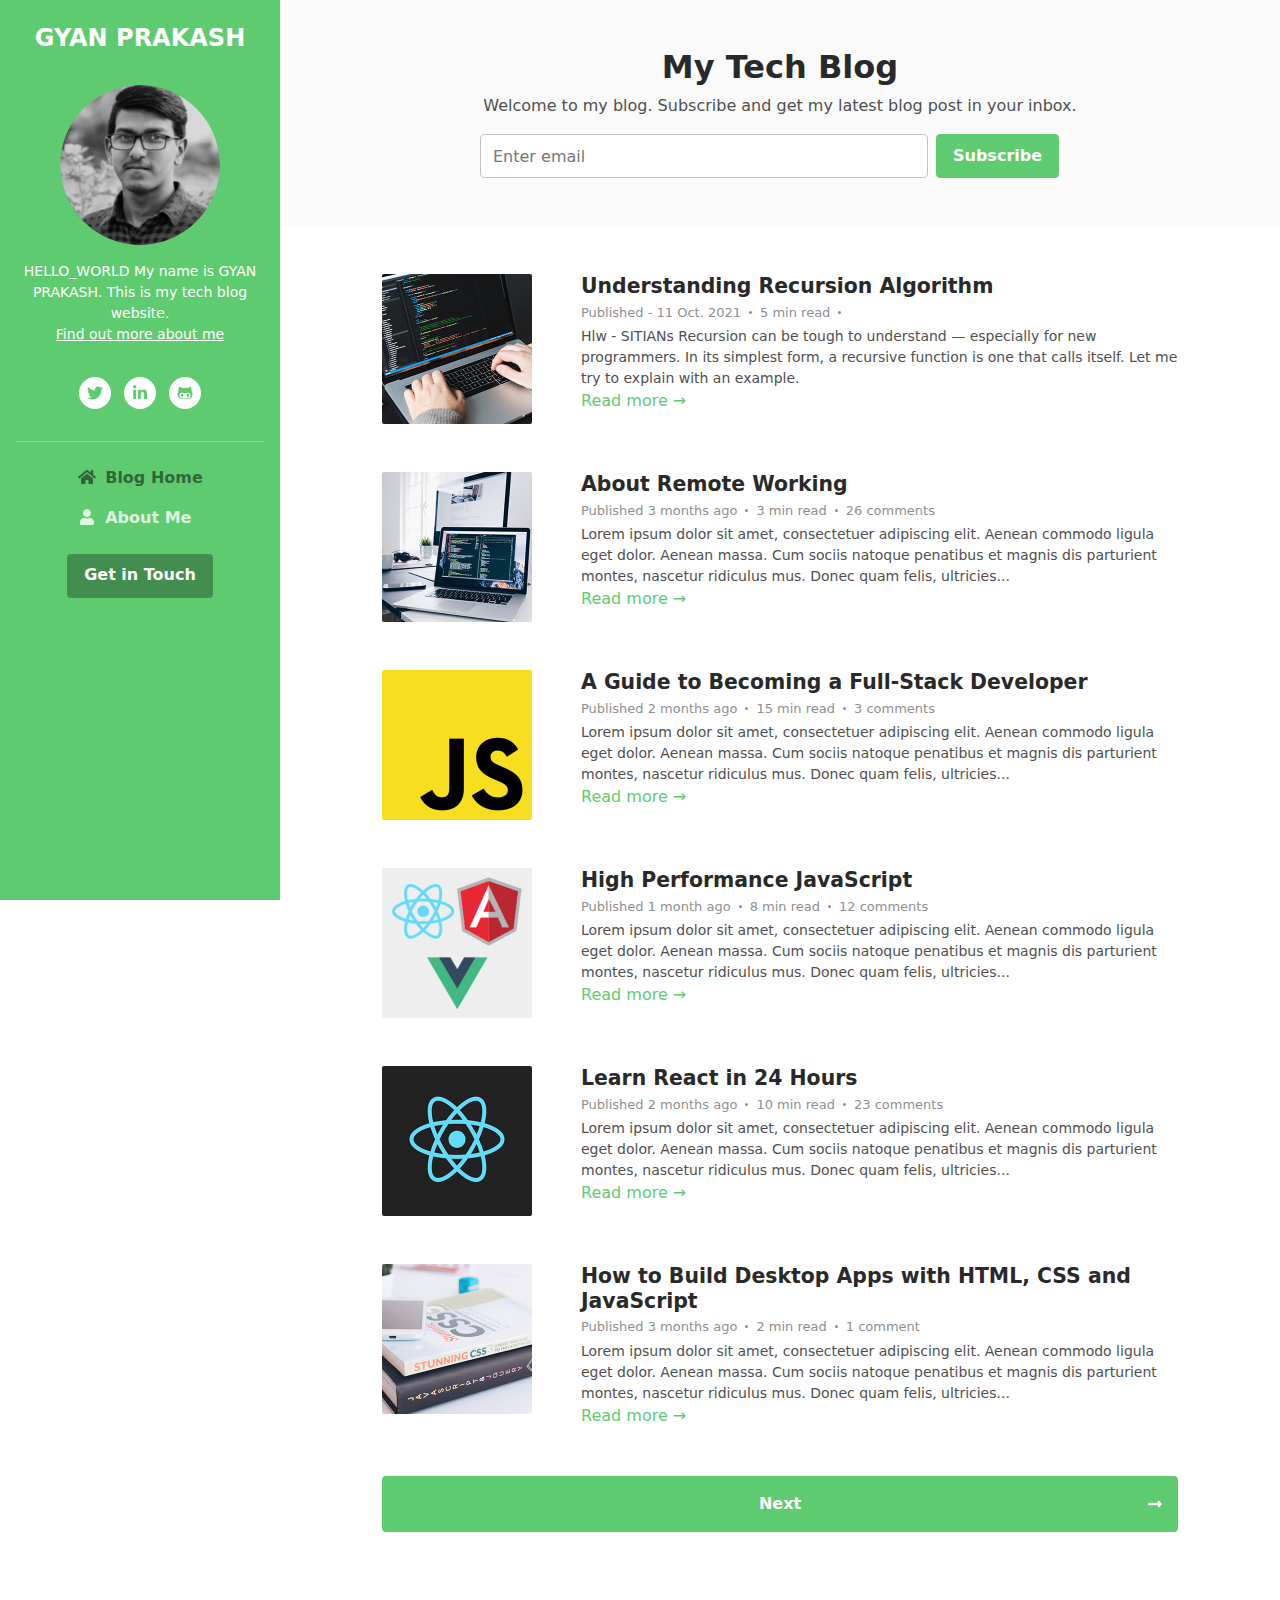
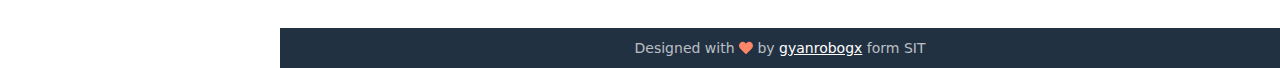
==== index.html @ b8c9dc0f "gixe" ====
<!DOCTYPE html>
<html lang="en"> 
<head>
    <title>TECH-BLOG</title>
    
    <!-- Meta -->
    <meta charset="utf-8">
    <meta http-equiv="X-UA-Compatible" content="IE=edge">
    <meta name="viewport" content="width=device-width, initial-scale=1.0">
    <meta name="description" content="Tech Support">
    <meta name="author" content="GYAN">    
    <link rel="shortcut icon" href="favicon.ico"> 
    
    <!-- FontAwesome JS-->
	<script defer src="assets/fontawesome/js/all.min.js"></script>
    
    <!-- Theme CSS -->  
    <link id="theme-style" rel="stylesheet" href="assets/css/theme-1.css">

</head> 

<body>
    
    <header class="header text-center">	    
	    <h1 class="blog-name pt-lg-4 mb-0"><a class="no-text-decoration" href="index.html">GYAN PRAKASH</a></h1>
        
	    <nav class="navbar navbar-expand-lg navbar-dark" >
           
			<button class="navbar-toggler" type="button" data-bs-toggle="collapse" data-bs-target="#navigation" aria-controls="navigation" aria-expanded="false" aria-label="Toggle navigation">
				<span class="navbar-toggler-icon"></span>
			</button>

			<div id="navigation" class="collapse navbar-collapse flex-column" >
				<div class="profile-section pt-3 pt-lg-0">
				    <img class="profile-image mb-3 rounded-circle mx-auto" src="assets/images/profile.png" alt="image" >			
					
					<div class="bio mb-3">HELLO_WORLD My name is GYAN PRAKASH. This is my tech blog website.<br><a href="http://gyanrobogx.in/">Find out more about me</a></div><!--//bio-->
					<ul class="social-list list-inline py-3 mx-auto">
			            <li class="list-inline-item"><a href="https://twitter.com/Kali_root_zBUGS?s=09"><i class="fab fa-twitter fa-fw"></i></a></li>
			            <li class="list-inline-item"><a href="https://www.linkedin.com/in/gyan-p-a20539202/"><i class="fab fa-linkedin-in fa-fw"></i></a></li>
			            <li class="list-inline-item"><a href="https://github.com/GyanPrakashRaj"><i class="fab fa-github-alt fa-fw"></i></a></li>
			        </ul><!--//social-list-->
			        <hr> 
				</div><!--//profile-section-->
				
				<ul class="navbar-nav flex-column text-start">
					<li class="nav-item">
					    <a class="nav-link active" href="index.html"><i class="fas fa-home fa-fw me-2"></i>Blog Home <span class="sr-only">(current)</span></a>
					</li>
					<li class="nav-item">
					    <a class="nav-link" href="about.html"><i class="fas fa-user fa-fw me-2"></i>About Me</a>
					</li>
				</ul>
				
				<div class="my-2 my-md-3">
				    <a class="btn btn-primary" href="https://api.whatsapp.com/send?phone=+917050945881&text=I'm in love with programming.>xd" target="_blank">Get in Touch</a>
				</div>
			</div>
		</nav>
    </header>
    
    <div class="main-wrapper">
	    
	    <section class="cta-section theme-bg-light py-5">
		    <div class="container text-center single-col-max-width">
			    <h2 class="heading">My Tech Blog</h2>
			    <div class="intro">Welcome to my blog. Subscribe and get my latest blog post in your inbox.</div>
			    <div class="single-form-max-width pt-3 mx-auto">
				    <form class="signup-form row g-2 g-lg-2 align-items-center">
	                    <div class="col-12 col-md-9">
	                        <label class="sr-only" for="semail">Your email</label>
	                        <input type="email" id="semail" name="semail1" class="form-control me-md-1 semail" placeholder="Enter email">
	                    </div>
	                    <div class="col-12 col-md-2">
	                        <button type="submit" class="btn btn-primary">Subscribe</button>
	                    </div>
	                </form><!--//signup-form-->
			    </div><!--//single-form-max-width-->
		    </div><!--//container-->
	    </section>
	    
	    
	    <section class="blog-list px-3 py-5 p-md-5">
		    <div class="container single-col-max-width">
			    <div class="item mb-5">
				    <div class="row g-3 g-xl-0">
					    <div class="col-2 col-xl-3">
					        <img class="img-fluid post-thumb " src="assets/images/blog/blog-post-thumb-1.jpg" alt="image">
					    </div>
					    <div class="col">
						    <h3 class="title mb-1"><a class="text-link" href="blog-post.html">Understanding Recursion Algorithm</a></h3>
						    <div class="meta mb-1"><span class="date">Published - 11 Oct. 2021</span><span class="time">5 min read</span><span class="comment"></span></div>
						    <div class="intro">Hlw - SITIANs Recursion can be tough to understand — especially for new programmers. In its simplest form, a recursive function is one that calls itself. Let me try to explain with an example.</div>
						    <a class="text-link" href="recursion11oct.html">Read more &rarr;</a>
					    </div><!--//col-->
				    </div><!--//row-->
			    </div><!--//item-->
			    <div class="item mb-5">
				    <div class="row g-3 g-xl-0">
					    <div class="col-2 col-xl-3">
					        <img class="img-fluid post-thumb " src="assets/images/blog/blog-post-thumb-2.jpg" alt="image">
					    </div>
					    <div class="col">
						    <h3 class="title mb-1"><a class="text-link" href="blog-post.html">About Remote Working</a></h3>
						    <div class="meta mb-1"><span class="date">Published 3 months ago</span><span class="time">3 min read</span><span class="comment"><a class="text-link" href="#">26 comments</a></span></div>
						    <div class="intro">Lorem ipsum dolor sit amet, consectetuer adipiscing elit. Aenean commodo ligula eget dolor. Aenean massa. Cum sociis natoque penatibus et magnis dis parturient montes, nascetur ridiculus mus. Donec quam felis, ultricies...</div>
						    <a class="text-link" href="blog-post.html">Read more &rarr;</a>
					    </div><!--//col-->
				    </div><!--//row-->
			    </div><!--//item-->
			    
			    <div class="item mb-5">
				    <div class="row g-3 g-xl-0">
					    <div class="col-2 col-xl-3">
					        <img class="img-fluid post-thumb" src="assets/images/blog/blog-post-thumb-3.jpg" alt="image">
					    </div>
					    <div class="col">
						    <h3 class="title mb-1"><a class="text-link" href="blog-post.html">A Guide to Becoming a Full-Stack Developer</a></h3>
						    <div class="meta mb-1"><span class="date">Published 2 months ago</span><span class="time">15 min read</span><span class="comment"><a class="text-link" href="#">3 comments</a></span></div>
						    <div class="intro">Lorem ipsum dolor sit amet, consectetuer adipiscing elit. Aenean commodo ligula eget dolor. Aenean massa. Cum sociis natoque penatibus et magnis dis parturient montes, nascetur ridiculus mus. Donec quam felis, ultricies...</div>
						    <a class="text-link" href="blog-post.html">Read more &rarr;</a>
					    </div><!--//col-->
				    </div><!--//row-->
			    </div><!--//item-->
			    
			    <div class="item mb-5">
				    <div class="row g-3 g-xl-0">
					    <div class="col-2 col-xl-3">
					        <img class="img-fluid post-thumb" src="assets/images/blog/blog-post-thumb-4.jpg" alt="image">
					    </div>
					    <div class="col">
						    <h3 class="title mb-1"><a class="text-link" href="blog-post.html">High Performance JavaScript</a></h3>
						    <div class="meta mb-1"><span class="date">Published 1 month ago</span><span class="time">8 min read</span><span class="comment"><a class="text-link" href="#">12 comments</a></span></div>
						    <div class="intro">Lorem ipsum dolor sit amet, consectetuer adipiscing elit. Aenean commodo ligula eget dolor. Aenean massa. Cum sociis natoque penatibus et magnis dis parturient montes, nascetur ridiculus mus. Donec quam felis, ultricies...</div>
						    <a class="text-link" href="blog-post.html">Read more &rarr;</a>
					    </div><!--//col-->
				    </div><!--//row-->
			    </div><!--//item-->
			    
			    
			    <div class="item mb-5">
				    <div class="row g-3 g-xl-0">
					    <div class="col-2 col-xl-3">
					        <img class="img-fluid post-thumb" src="assets/images/blog/blog-post-thumb-5.jpg" alt="image">
					    </div>
					    <div class="col">
						    <h3 class="title mb-1"><a class="text-link" href="blog-post.html">Learn React in 24 Hours</a></h3>
						    <div class="meta mb-1"><span class="date">Published 2 months ago</span><span class="time">10 min read</span><span class="comment"><a class="text-link" href="#">23 comments</a></span></div>
						    <div class="intro">Lorem ipsum dolor sit amet, consectetuer adipiscing elit. Aenean commodo ligula eget dolor. Aenean massa. Cum sociis natoque penatibus et magnis dis parturient montes, nascetur ridiculus mus. Donec quam felis, ultricies...</div>
						    <a class="text-link" href="blog-post.html">Read more &rarr;</a>
					    </div><!--//col-->
				    </div><!--//row-->
			    </div><!--//item-->
			    
			    <div class="item">
				    <div class="row g-3 g-xl-0">
					    <div class="col-2 col-xl-3">
					        <img class="img-fluid post-thumb" src="assets/images/blog/blog-post-thumb-6.jpg" alt="image">
					    </div>
					    <div class="col">
						    <h3 class="title mb-1"><a class="text-link" href="blog-post.html">How to Build Desktop Apps with HTML, CSS and JavaScript</a></h3>
						    <div class="meta mb-1"><span class="date">Published 3 months ago</span><span class="time">2 min read</span><span class="comment"><a class="text-link" href="#">1 comment</a></span></div>
						    <div class="intro">Lorem ipsum dolor sit amet, consectetuer adipiscing elit. Aenean commodo ligula eget dolor. Aenean massa. Cum sociis natoque penatibus et magnis dis parturient montes, nascetur ridiculus mus. Donec quam felis, ultricies...</div>
						    <a class="text-link" href="blog-post.html">Read more &rarr;</a>
					    </div><!--//col-->
				    </div><!--//row-->
			    </div><!--//item-->
			    
			    <nav class="blog-nav nav nav-justified my-5">
				  <a class="nav-link-prev nav-item nav-link d-none rounded-left" href="#">Previous<i class="arrow-prev fas fa-long-arrow-alt-left"></i></a>
				  <a class="nav-link-next nav-item nav-link rounded" href="#">Next<i class="arrow-next fas fa-long-arrow-alt-right"></i></a>
				</nav>
				
		    </div>
	    </section>
	    
	    <footer class="footer text-center py-2 theme-bg-dark">
			<small class="copyright">Designed with <i class="fas fa-heart" style="color: #fb866a;"></i> by <a href="https://www.linkedin.com/in/gyan-p-a20539202/" target="_blank">gyanrobogx</a> form SIT</small>
	    </footer>
    
    </div><!--//main-wrapper-->

       
    <!-- Javascript -->          
    <script src="assets/plugins/popper.min.js"></script> 
    <script src="assets/plugins/bootstrap/js/bootstrap.min.js"></script> 

    

</body>
</html>
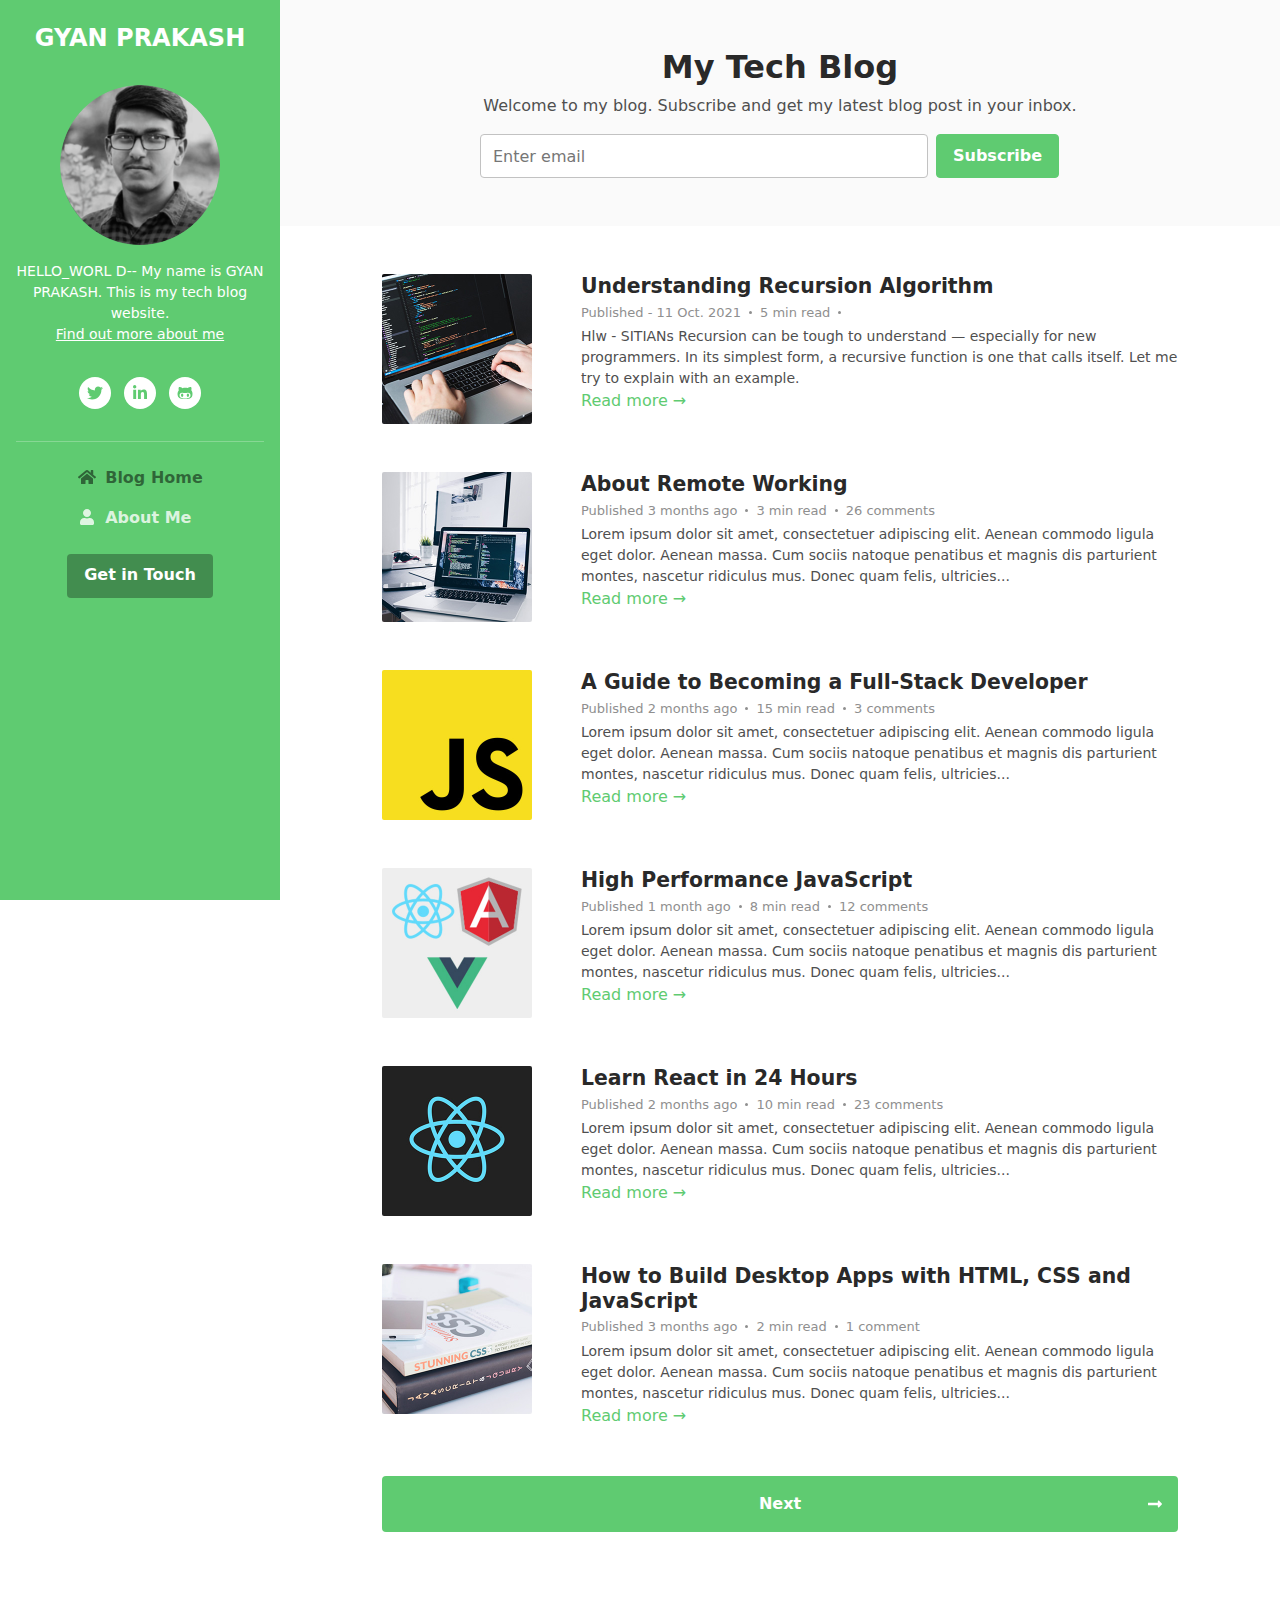
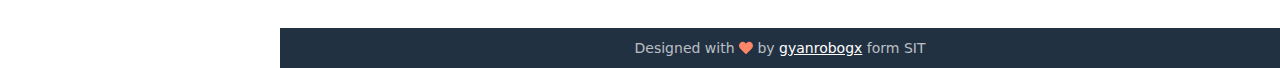
==== commit ad007b9a: "bug" ====
--- a/index.html
+++ b/index.html
@@ -34,7 +34,7 @@
 				<div class="profile-section pt-3 pt-lg-0">
 				    <img class="profile-image mb-3 rounded-circle mx-auto" src="assets/images/profile.png" alt="image" >			
 					
-					<div class="bio mb-3">HELLO_WORLD My name is GYAN PRAKASH. This is my tech blog website.<br><a href="http://gyanrobogx.in/">Find out more about me</a></div><!--//bio-->
+					<div class="bio mb-3">HELLO_WORL D-- My name is GYAN PRAKASH. This is my tech blog website.<br><a href="http://gyanrobogx.in/">Find out more about me</a></div><!--//bio-->
 					<ul class="social-list list-inline py-3 mx-auto">
 			            <li class="list-inline-item"><a href="https://twitter.com/Kali_root_zBUGS?s=09"><i class="fab fa-twitter fa-fw"></i></a></li>
 			            <li class="list-inline-item"><a href="https://www.linkedin.com/in/gyan-p-a20539202/"><i class="fab fa-linkedin-in fa-fw"></i></a></li>
@@ -88,7 +88,7 @@
 					        <img class="img-fluid post-thumb " src="assets/images/blog/blog-post-thumb-1.jpg" alt="image">
 					    </div>
 					    <div class="col">
-						    <h3 class="title mb-1"><a class="text-link" href="blog-post.html">Understanding Recursion Algorithm</a></h3>
+						    <h3 class="title mb-1"><a class="text-link" href="recursion11oct.html">Understanding Recursion Algorithm</a></h3>
 						    <div class="meta mb-1"><span class="date">Published - 11 Oct. 2021</span><span class="time">5 min read</span><span class="comment"></span></div>
 						    <div class="intro">Hlw - SITIANs Recursion can be tough to understand — especially for new programmers. In its simplest form, a recursive function is one that calls itself. Let me try to explain with an example.</div>
 						    <a class="text-link" href="recursion11oct.html">Read more &rarr;</a>
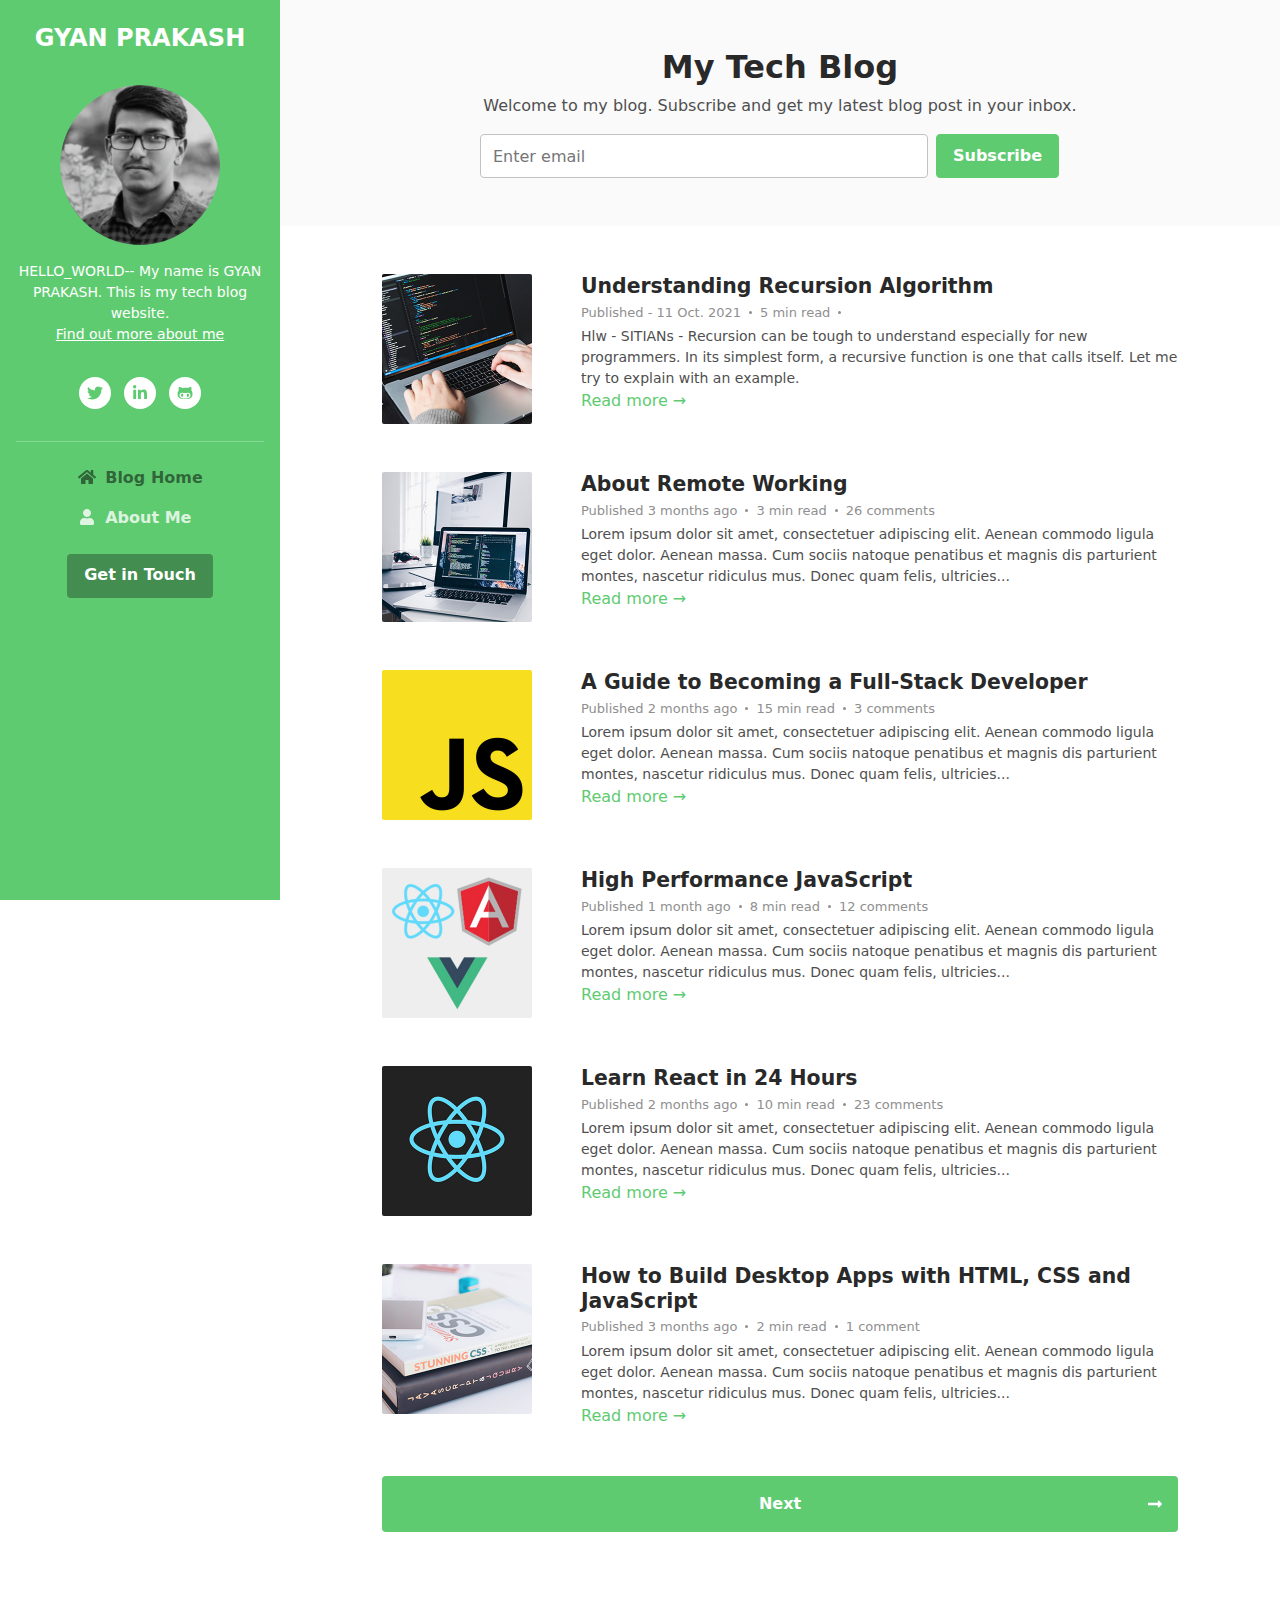
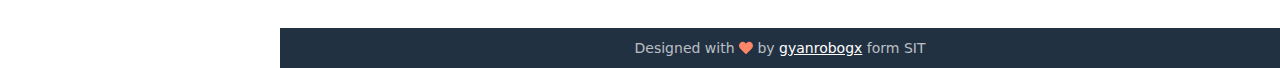
==== commit 3460bfbf: "bits" ====
--- a/index.html
+++ b/index.html
@@ -34,7 +34,7 @@
 				<div class="profile-section pt-3 pt-lg-0">
 				    <img class="profile-image mb-3 rounded-circle mx-auto" src="assets/images/profile.png" alt="image" >			
 					
-					<div class="bio mb-3">HELLO_WORL D-- My name is GYAN PRAKASH. This is my tech blog website.<br><a href="http://gyanrobogx.in/">Find out more about me</a></div><!--//bio-->
+					<div class="bio mb-3">HELLO_WORLD-- My name is GYAN PRAKASH. This is my tech blog website.<br><a href="http://gyanrobogx.in/">Find out more about me</a></div><!--//bio-->
 					<ul class="social-list list-inline py-3 mx-auto">
 			            <li class="list-inline-item"><a href="https://twitter.com/Kali_root_zBUGS?s=09"><i class="fab fa-twitter fa-fw"></i></a></li>
 			            <li class="list-inline-item"><a href="https://www.linkedin.com/in/gyan-p-a20539202/"><i class="fab fa-linkedin-in fa-fw"></i></a></li>
@@ -90,7 +90,7 @@
 					    <div class="col">
 						    <h3 class="title mb-1"><a class="text-link" href="recursion11oct.html">Understanding Recursion Algorithm</a></h3>
 						    <div class="meta mb-1"><span class="date">Published - 11 Oct. 2021</span><span class="time">5 min read</span><span class="comment"></span></div>
-						    <div class="intro">Hlw - SITIANs Recursion can be tough to understand — especially for new programmers. In its simplest form, a recursive function is one that calls itself. Let me try to explain with an example.</div>
+						    <div class="intro">Hlw - SITIANs - Recursion can be tough to understand especially for new programmers. In its simplest form, a recursive function is one that calls itself. Let me try to explain with an example.</div>
 						    <a class="text-link" href="recursion11oct.html">Read more &rarr;</a>
 					    </div><!--//col-->
 				    </div><!--//row-->
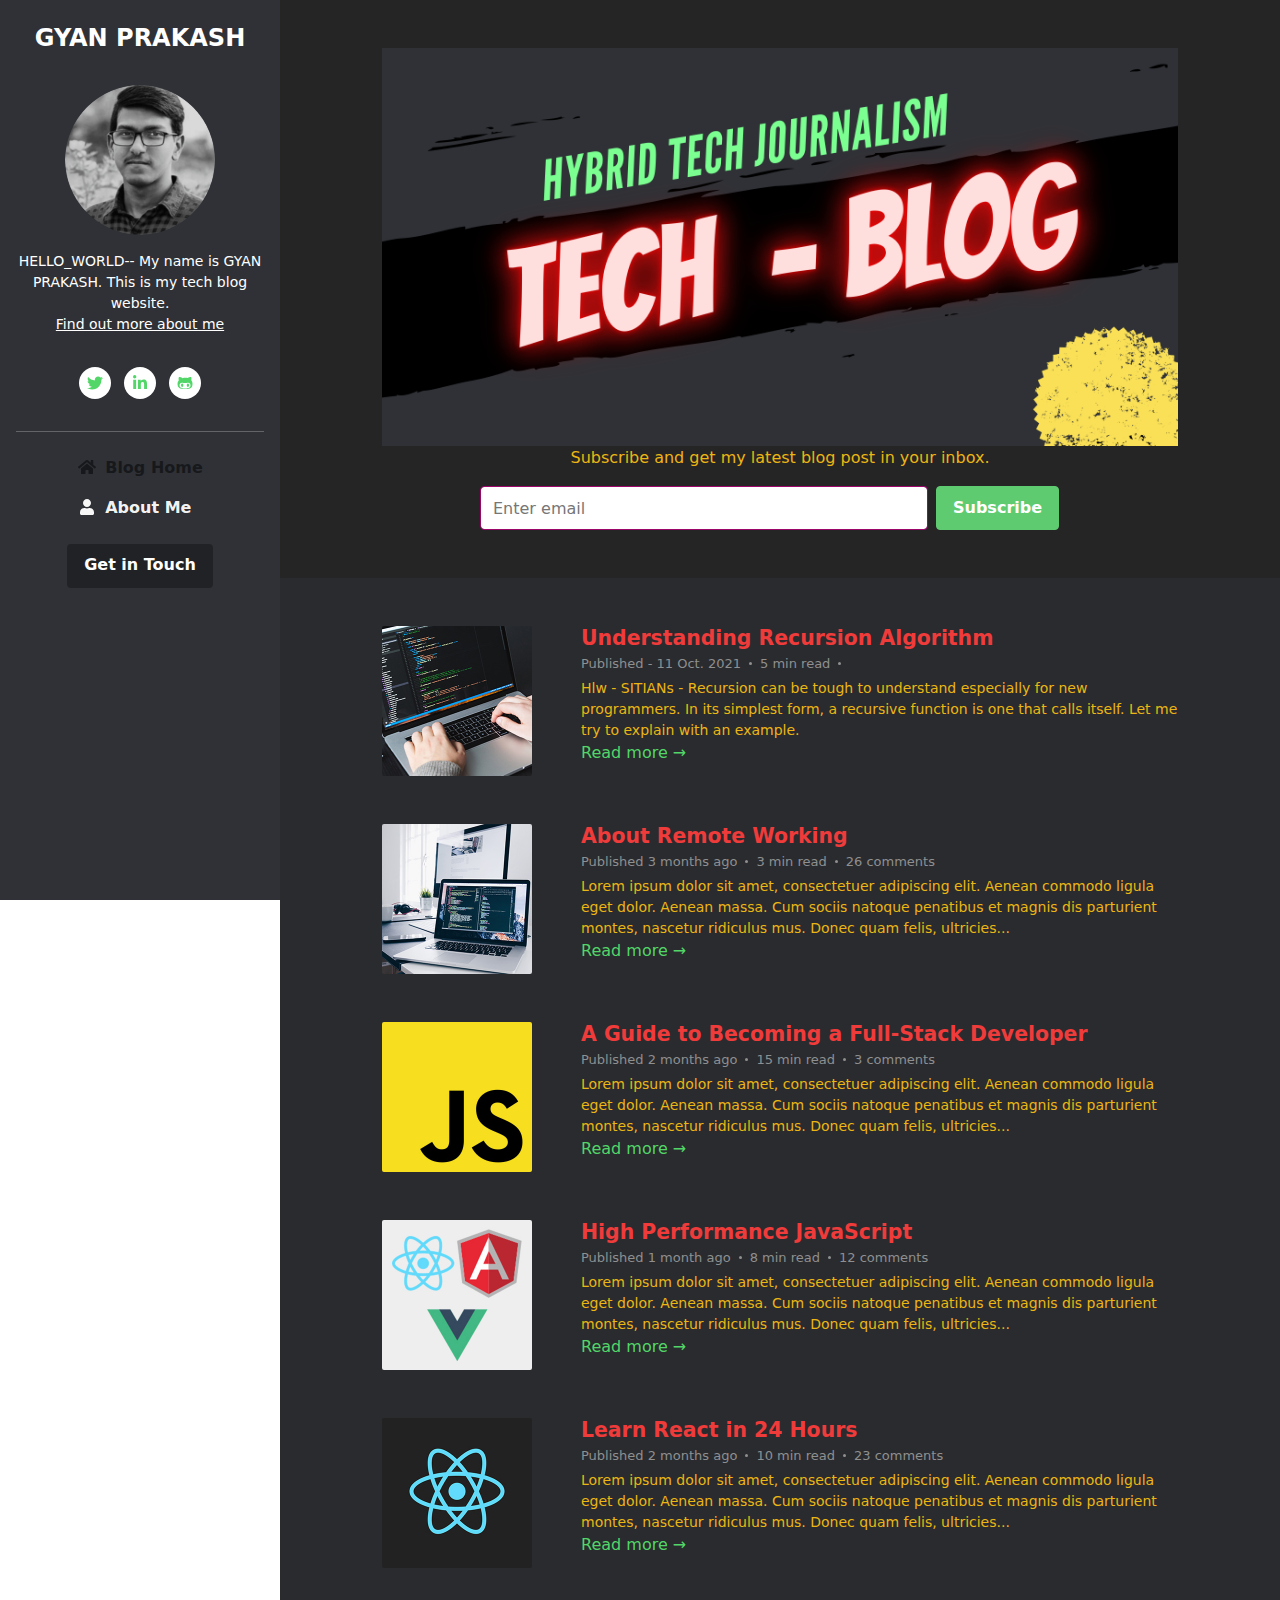
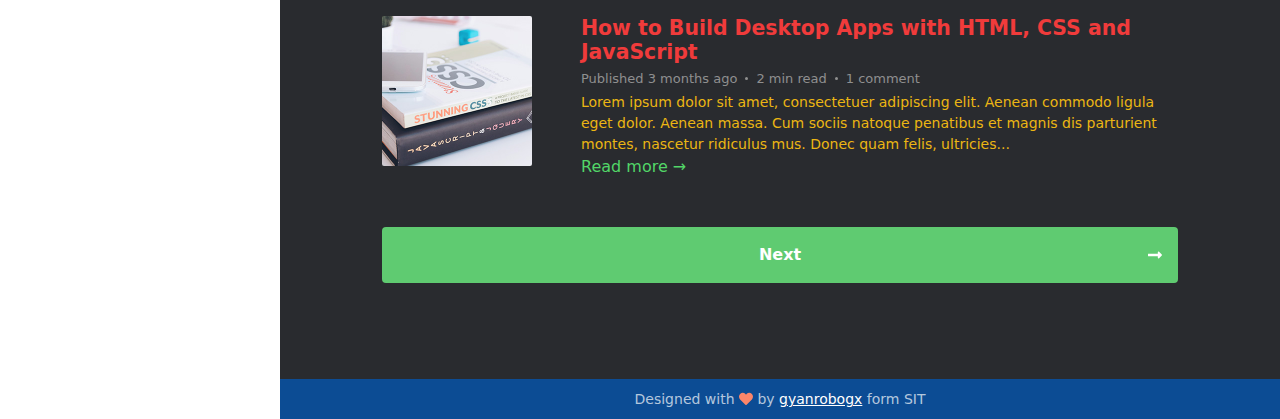
==== commit f7147577: "slash" ====
--- a/index.html
+++ b/index.html
@@ -63,8 +63,8 @@
 	    
 	    <section class="cta-section theme-bg-light py-5">
 		    <div class="container text-center single-col-max-width">
-			    <h2 class="heading">My Tech Blog</h2>
-			    <div class="intro">Welcome to my blog. Subscribe and get my latest blog post in your inbox.</div>
+				<img class="img-fluid" src="assets/images/banner.png" alt="image"></a>
+			    <div class="intro">Subscribe and get my latest blog post in your inbox.</div>
 			    <div class="single-form-max-width pt-3 mx-auto">
 				    <form class="signup-form row g-2 g-lg-2 align-items-center">
 	                    <div class="col-12 col-md-9">
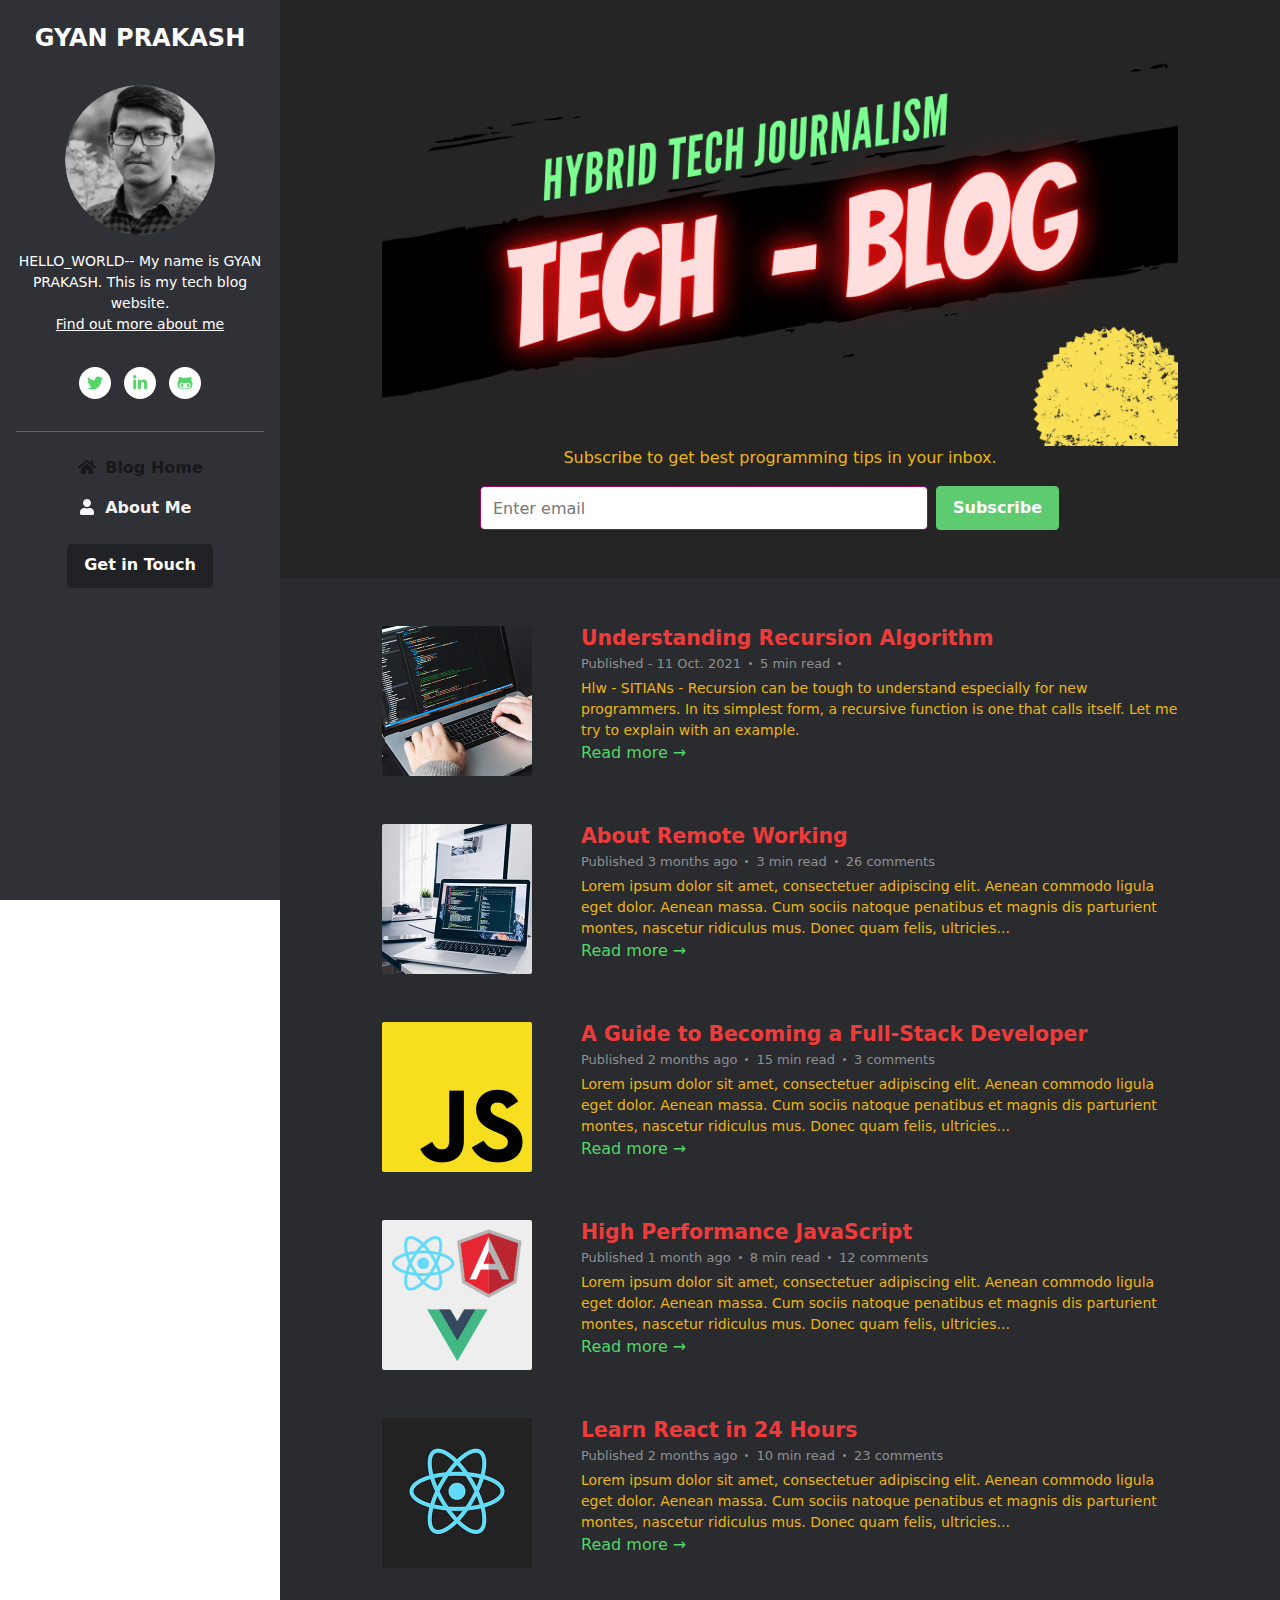
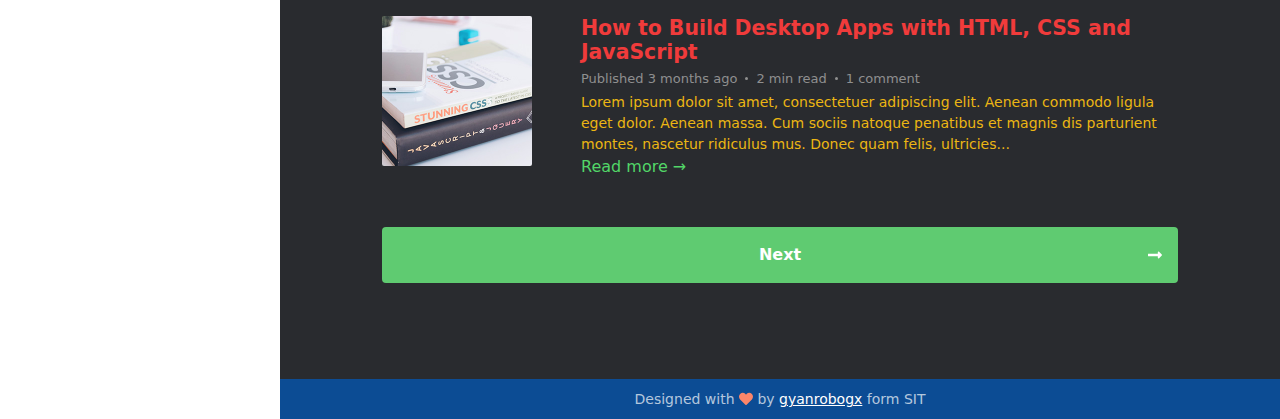
==== commit e13b3490: "bunchikkibum" ====
--- a/index.html
+++ b/index.html
@@ -64,8 +64,8 @@
 	    <section class="cta-section theme-bg-light py-5">
 		    <div class="container text-center single-col-max-width">
 				<img class="img-fluid" src="assets/images/banner.png" alt="image"></a>
-			    <div class="intro">Subscribe and get my latest blog post in your inbox.</div>
-			    <div class="single-form-max-width pt-3 mx-auto">
+			    <div class="intro">Subscribe to get best programming tips in your inbox.</div>
+			    <div class="single-form-max-width pt-3 mx-auto"> 
 				    <form class="signup-form row g-2 g-lg-2 align-items-center">
 	                    <div class="col-12 col-md-9">
 	                        <label class="sr-only" for="semail">Your email</label>
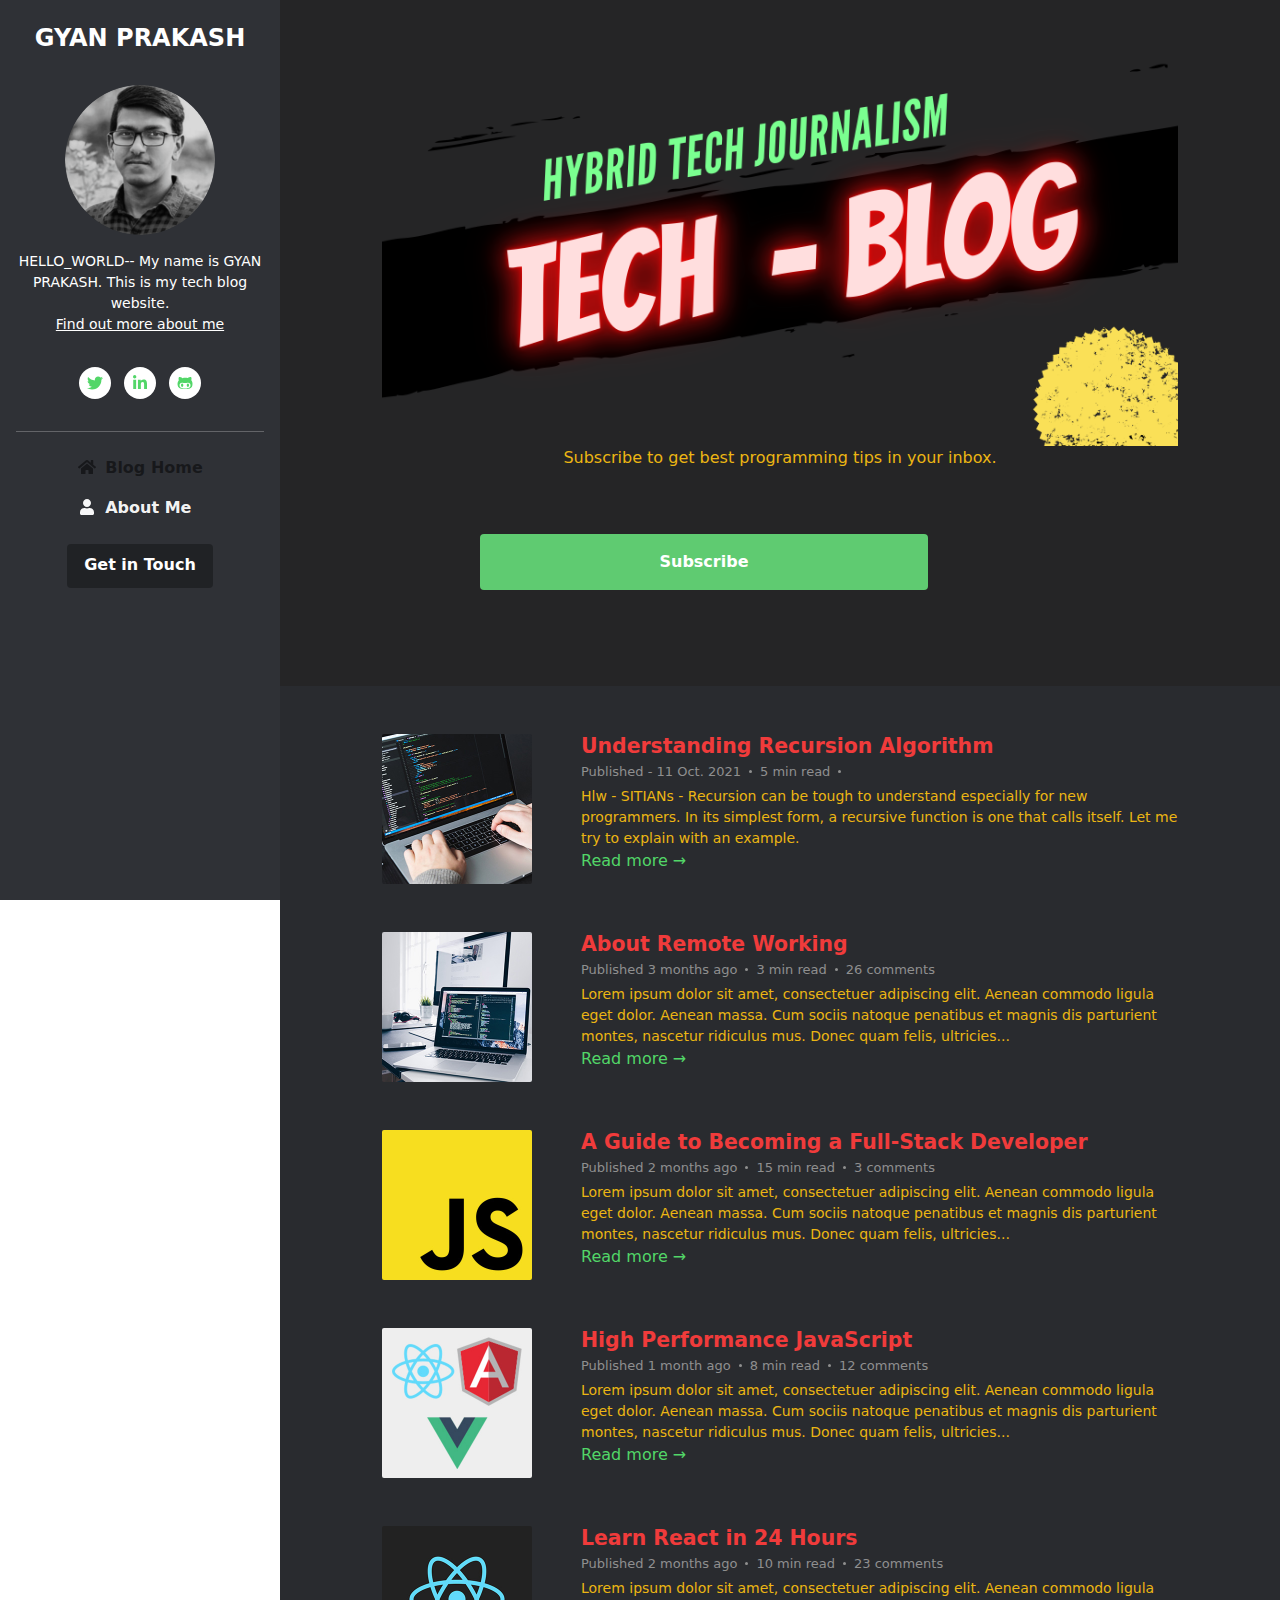
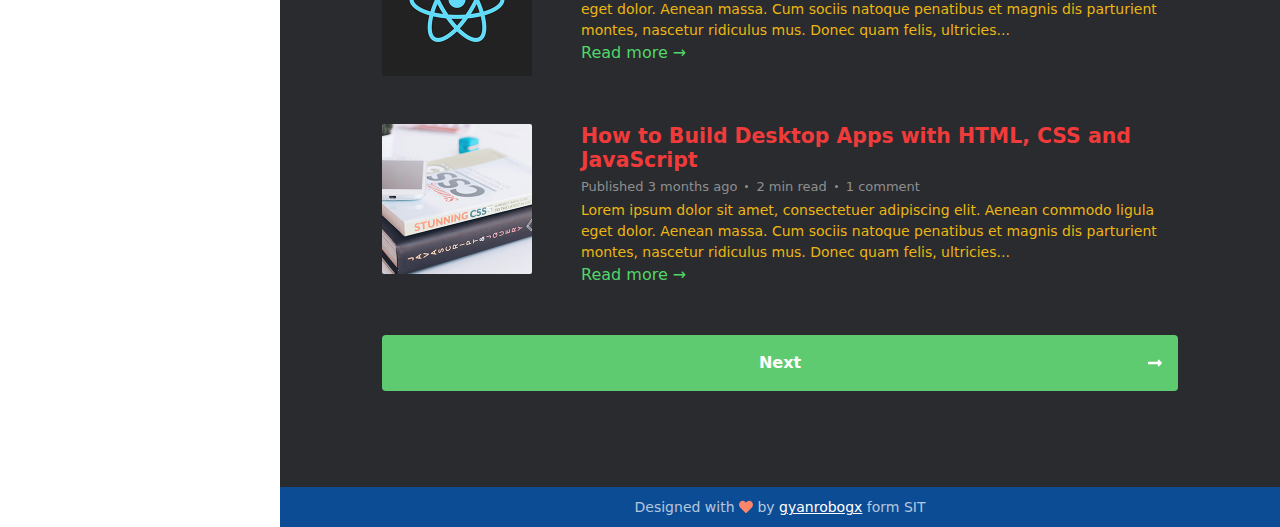
==== commit 7e90f55b: "chikkibumchikkibum" ====
--- a/index.html
+++ b/index.html
@@ -68,12 +68,15 @@
 			    <div class="single-form-max-width pt-3 mx-auto"> 
 				    <form class="signup-form row g-2 g-lg-2 align-items-center">
 	                    <div class="col-12 col-md-9">
-	                        <label class="sr-only" for="semail">Your email</label>
+	                        <!--<label class="sr-only" for="semail">Your email</label>
 	                        <input type="email" id="semail" name="semail1" class="form-control me-md-1 semail" placeholder="Enter email">
-	                    </div>
-	                    <div class="col-12 col-md-2">
-	                        <button type="submit" class="btn btn-primary">Subscribe</button>
-	                    </div>
+	                    </div>-->
+						<nav class="blog-nav nav nav-justified my-5">
+							<a class="nav-link-next nav-item nav-link rounded" href="https://docs.google.com/forms/d/e/1FAIpQLSc9H0ZtF4WVgP8-lg8HToXyl6M5GOY3F7iSKYQ61GXTvd4bpQ/viewform">Subscribe<i class="arrow-next"></i></a>
+						  </nav>
+	                    <!--<div class="col-12 col-md-2">
+	                        <button type="submit" align-items-center herf="https://docs.google.com/forms/d/e/1FAIpQLSc9H0ZtF4WVgP8-lg8HToXyl6M5GOY3F7iSKYQ61GXTvd4bpQ/viewform" class="btn btn-primary">Subscribe</button>
+	                    </div>-->
 	                </form><!--//signup-form-->
 			    </div><!--//single-form-max-width-->
 		    </div><!--//container-->
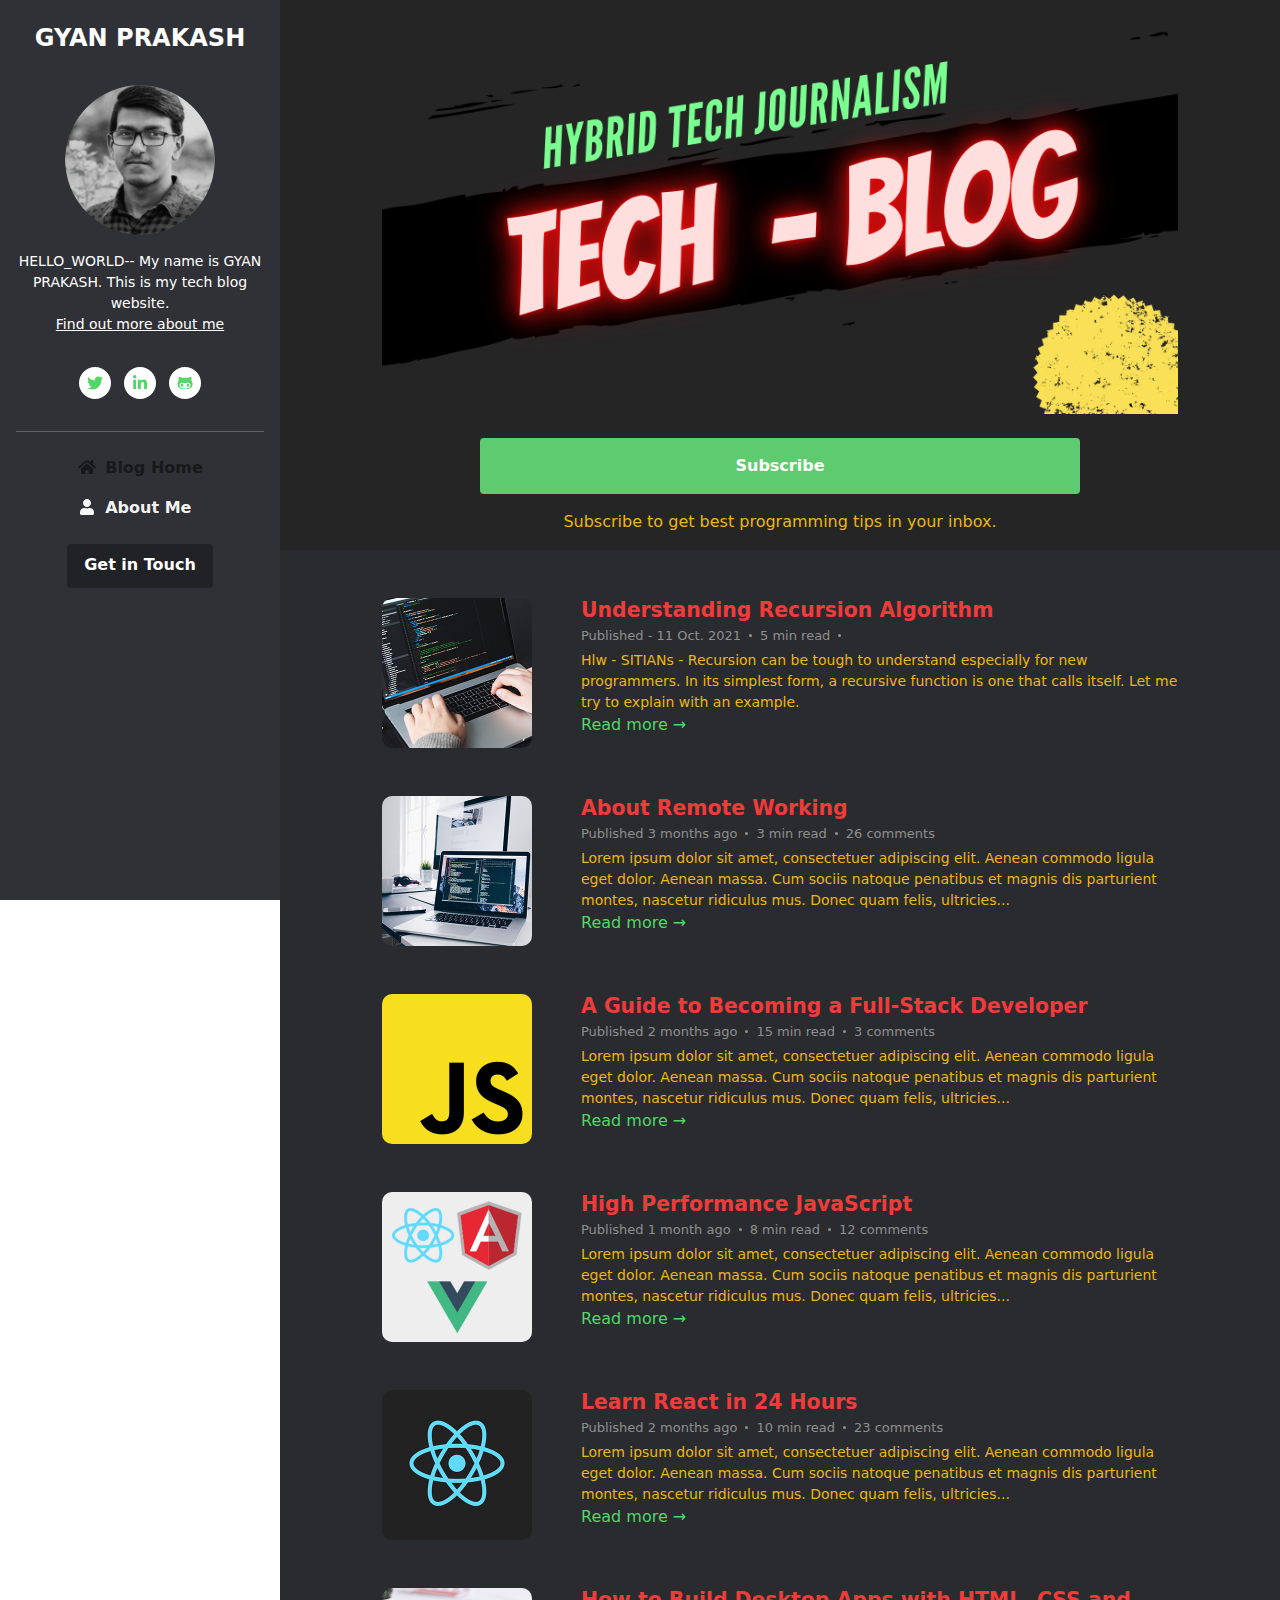
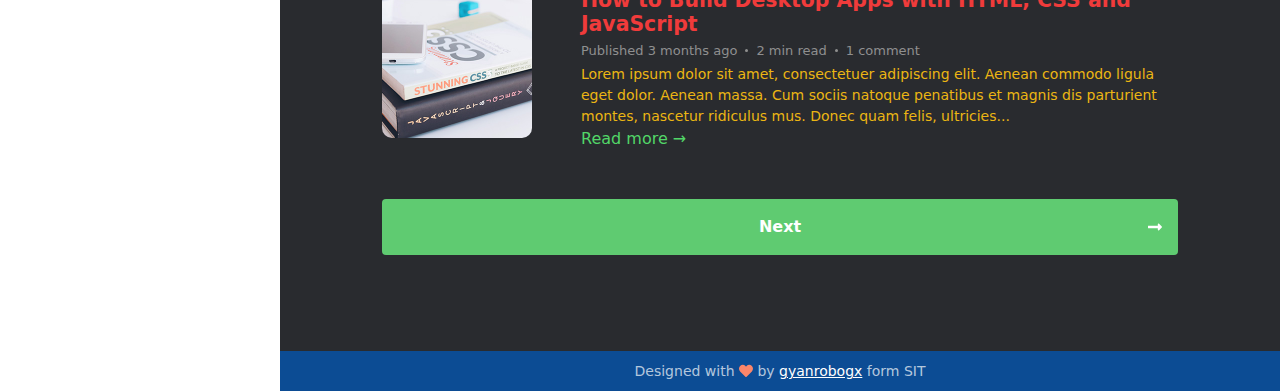
==== commit 7a4dde9d: "align" ====
--- a/index.html
+++ b/index.html
@@ -61,19 +61,22 @@
     
     <div class="main-wrapper">
 	    
-	    <section class="cta-section theme-bg-light py-5">
+	    <section class="cta-section theme-bg-light py-3">
 		    <div class="container text-center single-col-max-width">
 				<img class="img-fluid" src="assets/images/banner.png" alt="image"></a>
-			    <div class="intro">Subscribe to get best programming tips in your inbox.</div>
-			    <div class="single-form-max-width pt-3 mx-auto"> 
-				    <form class="signup-form row g-2 g-lg-2 align-items-center">
-	                    <div class="col-12 col-md-9">
+			    <div class="single-form-max-width pt-2 mx-auto">
+					<nav class="blog-nav nav nav-justified my-3 align-items-center">
+						<a class="nav-link-next nav-item nav-link rounded" href="https://docs.google.com/forms/d/e/1FAIpQLSc9H0ZtF4WVgP8-lg8HToXyl6M5GOY3F7iSKYQ61GXTvd4bpQ/viewform">Subscribe<i class="arrow-next"></i></a>
+					  </nav>
+				<div class="heal">Subscribe to get best programming tips in your inbox.</div>
+				    <!--<form class="signup-form row g-2 g-lg-2 align-items-center">-->
+	                    <!--<div class="col-12 col-md-9">-->
 	                        <!--<label class="sr-only" for="semail">Your email</label>
 	                        <input type="email" id="semail" name="semail1" class="form-control me-md-1 semail" placeholder="Enter email">
 	                    </div>-->
-						<nav class="blog-nav nav nav-justified my-5">
+						<!--<nav class="blog-nav nav nav-justified my-5 align-items-center">
 							<a class="nav-link-next nav-item nav-link rounded" href="https://docs.google.com/forms/d/e/1FAIpQLSc9H0ZtF4WVgP8-lg8HToXyl6M5GOY3F7iSKYQ61GXTvd4bpQ/viewform">Subscribe<i class="arrow-next"></i></a>
-						  </nav>
+						  </nav>-->
 	                    <!--<div class="col-12 col-md-2">
 	                        <button type="submit" align-items-center herf="https://docs.google.com/forms/d/e/1FAIpQLSc9H0ZtF4WVgP8-lg8HToXyl6M5GOY3F7iSKYQ61GXTvd4bpQ/viewform" class="btn btn-primary">Subscribe</button>
 	                    </div>-->
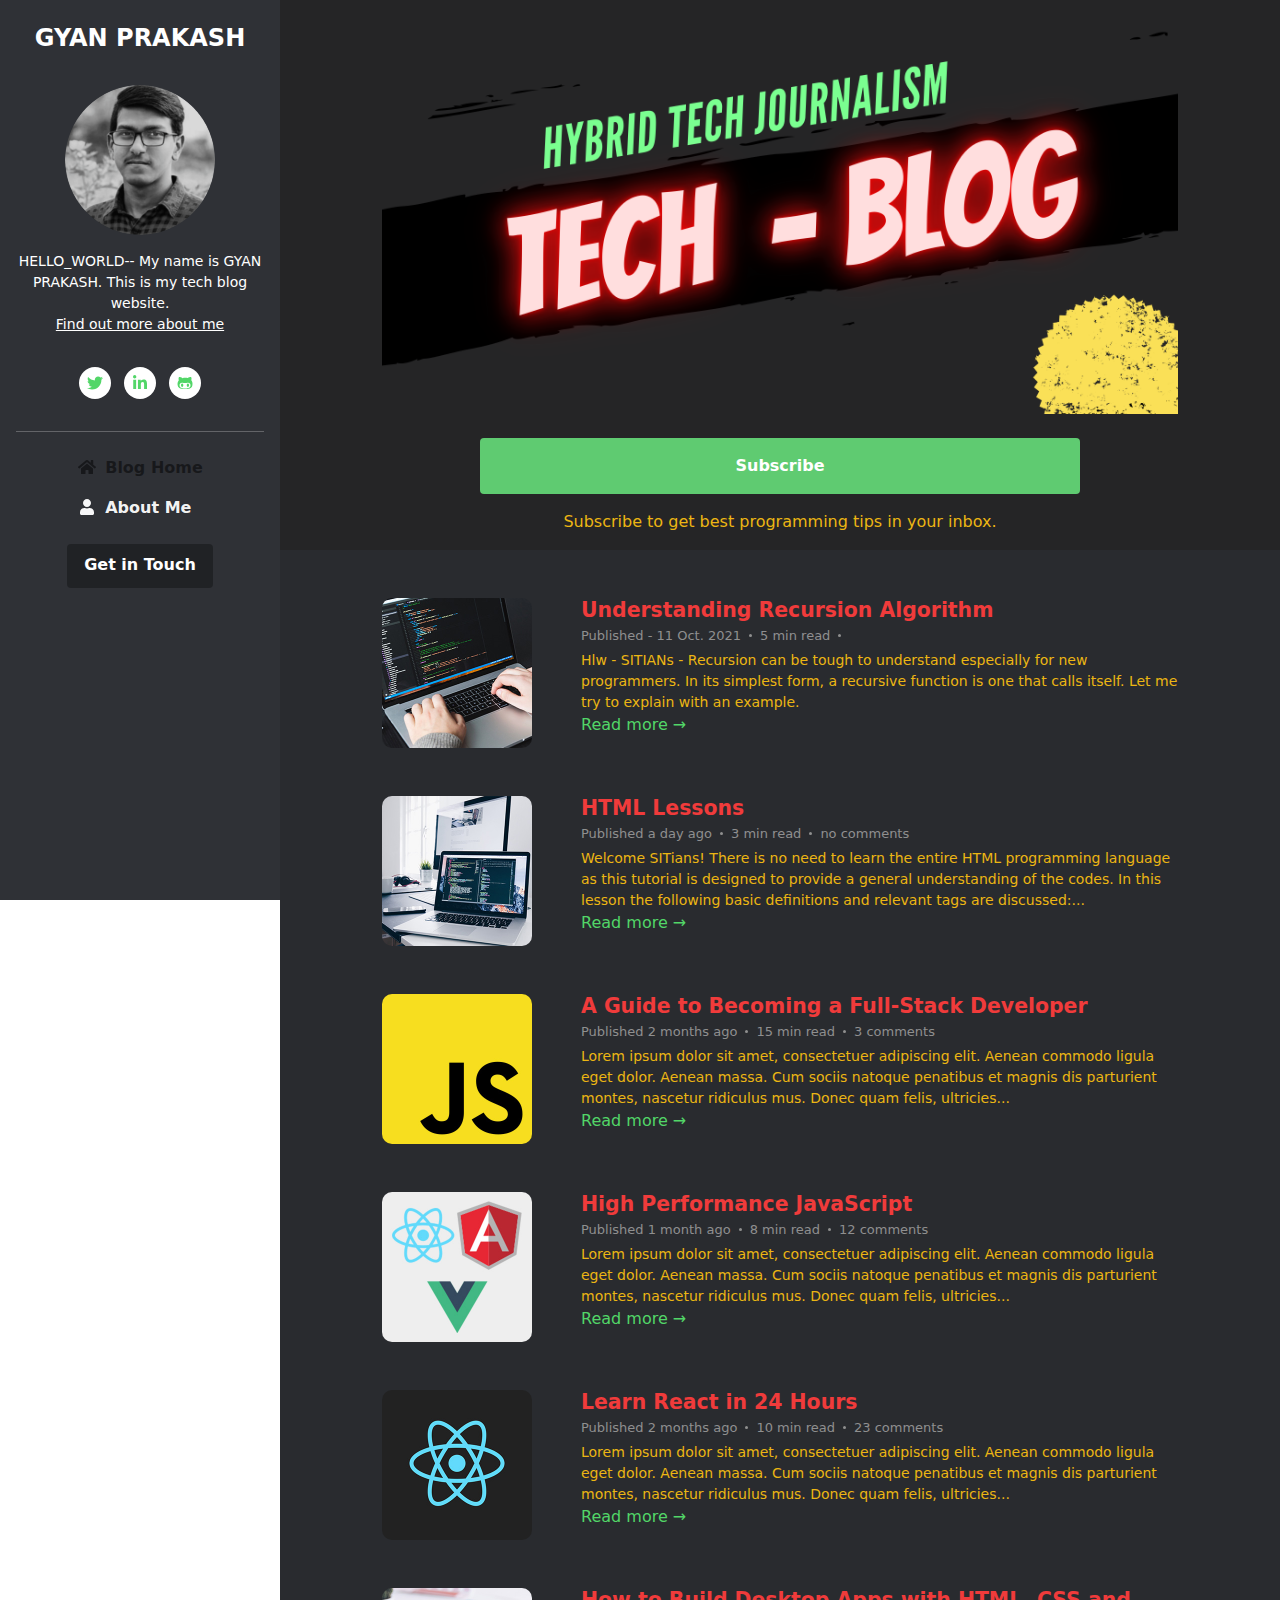
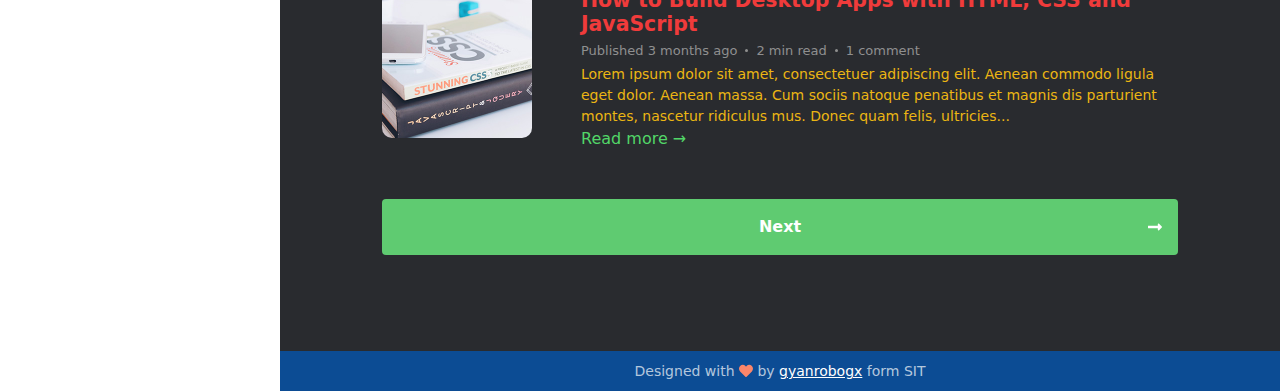
==== commit b5db81a2: "tags.html" ====
--- a/index.html
+++ b/index.html
@@ -68,7 +68,7 @@
 					<nav class="blog-nav nav nav-justified my-3 align-items-center">
 						<a class="nav-link-next nav-item nav-link rounded" href="https://docs.google.com/forms/d/e/1FAIpQLSc9H0ZtF4WVgP8-lg8HToXyl6M5GOY3F7iSKYQ61GXTvd4bpQ/viewform">Subscribe<i class="arrow-next"></i></a>
 					  </nav>
-				<div class="heal">Subscribe to get best programming tips in your inbox.</div>
+				<div class="intro">Subscribe to get best programming tips in your inbox.</div>
 				    <!--<form class="signup-form row g-2 g-lg-2 align-items-center">-->
 	                    <!--<div class="col-12 col-md-9">-->
 	                        <!--<label class="sr-only" for="semail">Your email</label>
@@ -107,10 +107,10 @@
 					        <img class="img-fluid post-thumb " src="assets/images/blog/blog-post-thumb-2.jpg" alt="image">
 					    </div>
 					    <div class="col">
-						    <h3 class="title mb-1"><a class="text-link" href="blog-post.html">About Remote Working</a></h3>
-						    <div class="meta mb-1"><span class="date">Published 3 months ago</span><span class="time">3 min read</span><span class="comment"><a class="text-link" href="#">26 comments</a></span></div>
-						    <div class="intro">Lorem ipsum dolor sit amet, consectetuer adipiscing elit. Aenean commodo ligula eget dolor. Aenean massa. Cum sociis natoque penatibus et magnis dis parturient montes, nascetur ridiculus mus. Donec quam felis, ultricies...</div>
-						    <a class="text-link" href="blog-post.html">Read more &rarr;</a>
+						    <h3 class="title mb-1"><a class="text-link" href="tags.html">HTML Lessons</a></h3>
+						    <div class="meta mb-1"><span class="date">Published a day ago</span><span class="time">3 min read</span><span class="comment"><a class="text-link" href="#">no comments</a></span></div>
+						    <div class="intro">Welcome SITians! There is no need to learn the entire HTML programming language as this tutorial is designed to provide a general understanding of the codes. In this lesson the following basic definitions and relevant tags are discussed:...</div>
+						    <a class="text-link" href="tags.html">Read more &rarr;</a>
 					    </div><!--//col-->
 				    </div><!--//row-->
 			    </div><!--//item-->
